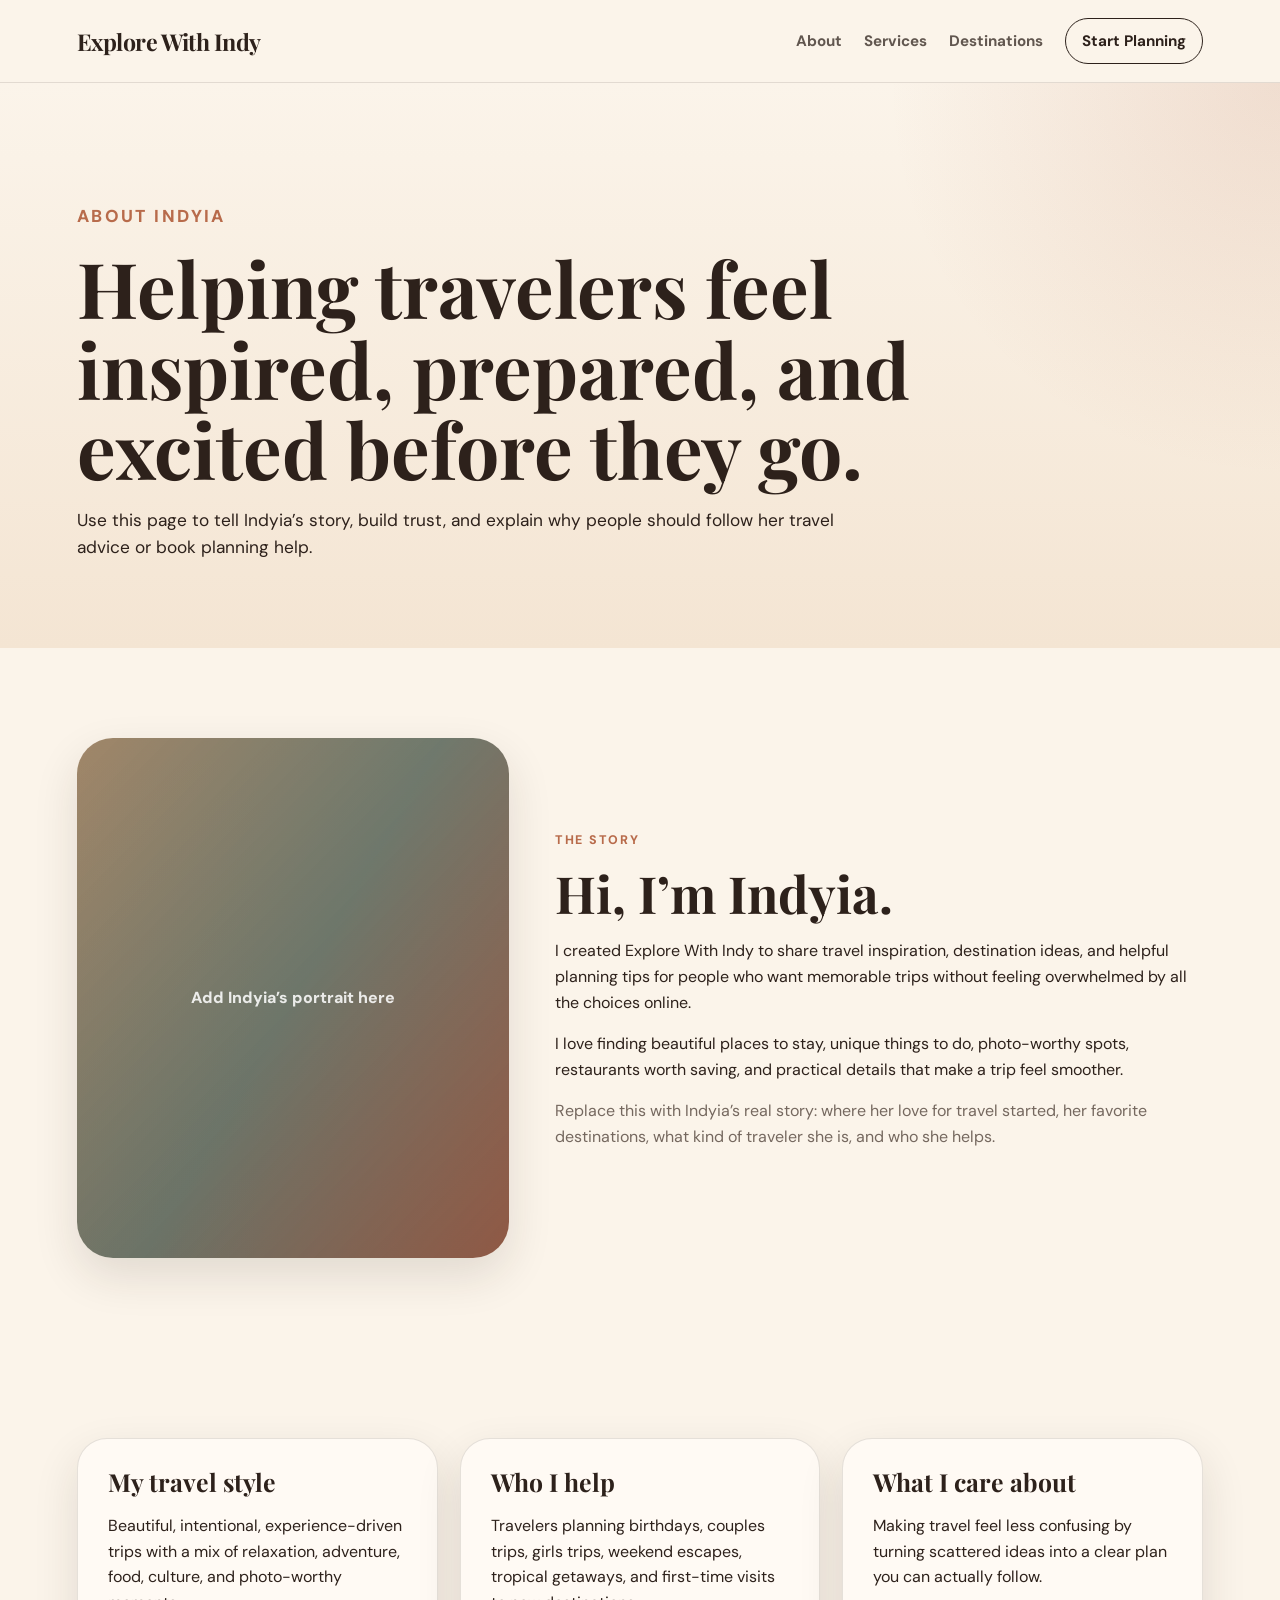
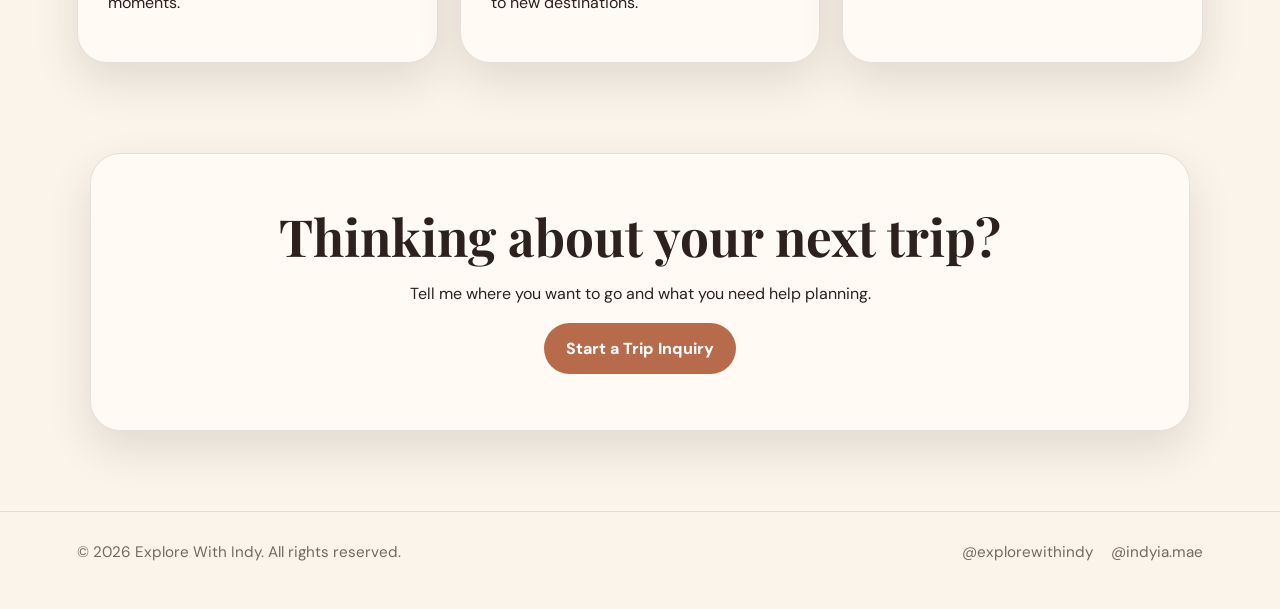
==== about.html @ 2e242e43 "Add files via upload" ====
<!DOCTYPE html>
<html lang="en">
<head>
  <meta charset="UTF-8" />
  <meta name="viewport" content="width=device-width, initial-scale=1.0" />
  <title>About Indyia | Explore With Indy</title>
  <meta name="description" content="Meet Indyia, the traveler behind Explore With Indy." />
  <link rel="preconnect" href="https://fonts.googleapis.com">
  <link rel="preconnect" href="https://fonts.gstatic.com" crossorigin>
  <link href="https://fonts.googleapis.com/css2?family=DM+Sans:wght@400;500;700&family=Playfair+Display:wght@600;700&display=swap" rel="stylesheet">
  <link rel="stylesheet" href="styles.css" />
</head>
<body>
  <header class="site-header">
    <a class="logo" href="index.html">Explore With Indy</a>
    <nav class="nav">
      <a href="about.html">About</a>
      <a href="services.html">Services</a>
      <a href="destinations.html">Destinations</a>
      <a href="contact.html" class="nav-button">Start Planning</a>
    </nav>
  </header>

  <main>
    <section class="page-hero">
      <p class="eyebrow">About Indyia</p>
      <h1>Helping travelers feel inspired, prepared, and excited before they go.</h1>
      <p>Use this page to tell Indyia’s story, build trust, and explain why people should follow her travel advice or book planning help.</p>
    </section>

    <section class="section about-layout">
      <div class="portrait-placeholder">
        <span>Add Indyia’s portrait here</span>
      </div>
      <div>
        <p class="eyebrow">The story</p>
        <h2>Hi, I’m Indyia.</h2>
        <p>I created Explore With Indy to share travel inspiration, destination ideas, and helpful planning tips for people who want memorable trips without feeling overwhelmed by all the choices online.</p>
        <p>I love finding beautiful places to stay, unique things to do, photo-worthy spots, restaurants worth saving, and practical details that make a trip feel smoother.</p>
        <p class="muted">Replace this with Indyia’s real story: where her love for travel started, her favorite destinations, what kind of traveler she is, and who she helps.</p>
      </div>
    </section>

    <section class="section">
      <div class="cards three">
        <article class="card">
          <h3>My travel style</h3>
          <p>Beautiful, intentional, experience-driven trips with a mix of relaxation, adventure, food, culture, and photo-worthy moments.</p>
        </article>
        <article class="card">
          <h3>Who I help</h3>
          <p>Travelers planning birthdays, couples trips, girls trips, weekend escapes, tropical getaways, and first-time visits to new destinations.</p>
        </article>
        <article class="card">
          <h3>What I care about</h3>
          <p>Making travel feel less confusing by turning scattered ideas into a clear plan you can actually follow.</p>
        </article>
      </div>
    </section>

    <section class="section cta-panel">
      <h2>Thinking about your next trip?</h2>
      <p>Tell me where you want to go and what you need help planning.</p>
      <a class="button primary" href="contact.html">Start a Trip Inquiry</a>
    </section>
  </main>

  <footer class="footer">
    <p>© 2026 Explore With Indy. All rights reserved.</p>
    <div>
      <a href="https://www.instagram.com/explorewithindy/">@explorewithindy</a>
      <a href="https://www.instagram.com/indyia.mae/">@indyia.mae</a>
    </div>
  </footer>
</body>
</html>
---- styles.css ----
/* Explore With Indy demo site
   Replace placeholder blocks with real photos later.
*/

:root {
  --cream: #fbf4ea;
  --sand: #ead7c0;
  --tan: #c49367;
  --terracotta: #b86b4b;
  --espresso: #2d211b;
  --muted: #75685f;
  --white: #fffaf4;
  --border: rgba(45, 33, 27, 0.12);
  --shadow: 0 18px 45px rgba(45, 33, 27, 0.12);
}

* {
  box-sizing: border-box;
}

html {
  scroll-behavior: smooth;
}

body {
  margin: 0;
  font-family: "DM Sans", system-ui, -apple-system, BlinkMacSystemFont, "Segoe UI", sans-serif;
  color: var(--espresso);
  background: var(--cream);
  line-height: 1.6;
}

a {
  color: inherit;
  text-decoration: none;
}

h1, h2, h3 {
  font-family: "Playfair Display", Georgia, serif;
  line-height: 1.05;
  margin: 0 0 18px;
}

h1 {
  font-size: clamp(3rem, 8vw, 6.6rem);
  max-width: 940px;
}

h2 {
  font-size: clamp(2rem, 4vw, 4rem);
}

h3 {
  font-size: 1.55rem;
}

p {
  margin: 0 0 16px;
}

.site-header {
  position: sticky;
  top: 0;
  z-index: 10;
  display: flex;
  align-items: center;
  justify-content: space-between;
  gap: 24px;
  padding: 18px 6vw;
  background: rgba(251, 244, 234, 0.9);
  backdrop-filter: blur(14px);
  border-bottom: 1px solid var(--border);
}

.logo {
  font-family: "Playfair Display", Georgia, serif;
  font-size: 1.45rem;
  font-weight: 700;
  letter-spacing: -0.02em;
}

.nav {
  display: flex;
  align-items: center;
  gap: 22px;
  font-size: 0.95rem;
  font-weight: 700;
}

.nav a {
  color: rgba(45, 33, 27, 0.75);
}

.nav a:hover {
  color: var(--espresso);
}

.nav-button {
  padding: 10px 16px;
  border: 1px solid var(--espresso);
  border-radius: 999px;
  color: var(--espresso) !important;
}

.hero {
  position: relative;
  min-height: 84vh;
  display: flex;
  align-items: flex-end;
  padding: 110px 6vw 80px;
  overflow: hidden;
}

.hero-home {
  background:
    radial-gradient(circle at 16% 20%, rgba(255, 250, 244, 0.75), transparent 24%),
    linear-gradient(135deg, rgba(45,33,27,0.2), rgba(45,33,27,0.55)),
    linear-gradient(120deg, #e5b97d 0%, #d47d61 35%, #799891 70%, #f5d7a1 100%);
}

.hero::after {
  content: "";
  position: absolute;
  inset: 12%;
  background-image:
    linear-gradient(rgba(255,255,255,0.12), rgba(255,255,255,0.12)),
    radial-gradient(circle at 80% 30%, rgba(255,255,255,0.35), transparent 12%),
    radial-gradient(circle at 20% 85%, rgba(255,255,255,0.22), transparent 15%);
  border-radius: 34px;
  transform: rotate(-2deg);
  opacity: 0.45;
}

.hero-overlay {
  position: absolute;
  inset: 0;
  background: linear-gradient(to top, rgba(45,33,27,0.58), rgba(45,33,27,0.08));
}

.hero-content {
  position: relative;
  z-index: 1;
  color: white;
  max-width: 1000px;
}

.hero-text {
  max-width: 650px;
  font-size: 1.2rem;
  color: rgba(255,255,255,0.9);
}

.eyebrow {
  text-transform: uppercase;
  letter-spacing: 0.14em;
  font-size: 0.78rem;
  font-weight: 800;
  color: var(--terracotta);
}

.hero .eyebrow {
  color: rgba(255,255,255,0.82);
}

.button-row {
  display: flex;
  flex-wrap: wrap;
  gap: 14px;
  margin-top: 28px;
}

.button {
  display: inline-flex;
  align-items: center;
  justify-content: center;
  min-height: 48px;
  padding: 13px 22px;
  border-radius: 999px;
  font-weight: 800;
  transition: transform 0.2s ease, box-shadow 0.2s ease;
}

.button:hover {
  transform: translateY(-2px);
  box-shadow: var(--shadow);
}

.button.primary {
  background: var(--terracotta);
  color: white;
}

.button.secondary {
  background: rgba(255, 250, 244, 0.78);
  color: var(--espresso);
  border: 1px solid rgba(45, 33, 27, 0.16);
}

.section {
  padding: 90px 6vw;
}

.section-heading {
  max-width: 760px;
  margin-bottom: 34px;
}

.intro-grid {
  display: grid;
  grid-template-columns: 0.85fr 1.15fr;
  gap: 48px;
  border-bottom: 1px solid var(--border);
}

.muted {
  color: var(--muted);
}

.cards {
  display: grid;
  gap: 22px;
}

.cards.three {
  grid-template-columns: repeat(3, minmax(0, 1fr));
}

.card,
.service-card,
.contact-form,
.contact-card,
.cta-panel {
  background: var(--white);
  border: 1px solid var(--border);
  border-radius: 30px;
  box-shadow: var(--shadow);
}

.card {
  padding: 30px;
}

.card-icon {
  display: inline-flex;
  font-size: 2rem;
  margin-bottom: 18px;
}

.split-feature {
  display: grid;
  grid-template-columns: 1fr 1fr;
  gap: 44px;
  align-items: center;
  background: #f4e5d3;
}

.image-tile,
.portrait-placeholder {
  min-height: 520px;
  border-radius: 36px;
  display: grid;
  place-items: center;
  color: rgba(255,255,255,0.86);
  font-weight: 800;
  text-align: center;
  padding: 30px;
  box-shadow: var(--shadow);
  background:
    linear-gradient(135deg, rgba(45,33,27,0.2), rgba(45,33,27,0.42)),
    linear-gradient(120deg, #bea07c, #8a9c8d, #d68163);
}

.feature-copy {
  max-width: 650px;
}

.check-list {
  list-style: none;
  padding: 0;
  margin: 22px 0 28px;
}

.check-list li {
  position: relative;
  padding-left: 30px;
  margin-bottom: 14px;
}

.check-list li::before {
  content: "✓";
  position: absolute;
  left: 0;
  top: 0;
  color: var(--terracotta);
  font-weight: 900;
}

.text-link {
  display: inline-block;
  color: var(--terracotta);
  font-weight: 900;
  margin-top: 8px;
}

.destination-grid {
  display: grid;
  grid-template-columns: repeat(4, minmax(0, 1fr));
  gap: 18px;
}

.destination-grid.full {
  grid-template-columns: repeat(3, minmax(0, 1fr));
}

.destination-card {
  min-height: 330px;
  border-radius: 30px;
  padding: 24px;
  display: flex;
  align-items: flex-end;
  color: white;
  overflow: hidden;
  box-shadow: var(--shadow);
  position: relative;
}

.destination-card::before {
  content: "";
  position: absolute;
  inset: 0;
  background: linear-gradient(to top, rgba(45,33,27,0.62), transparent);
}

.destination-card span {
  position: relative;
  font-family: "Playfair Display", Georgia, serif;
  font-size: 1.75rem;
  font-weight: 700;
}

.beach {
  background: linear-gradient(135deg, #e0b173, #6fa2a6);
}

.city {
  background: linear-gradient(135deg, #3f4d55, #c69065);
}

.europe {
  background: linear-gradient(135deg, #b46b5a, #e6c89f);
}

.luxury {
  background: linear-gradient(135deg, #2d211b, #b88d64);
}

.desert {
  background: linear-gradient(135deg, #c47f4d, #efcba0);
}

.island {
  background: linear-gradient(135deg, #5c918d, #eab872);
}

.cta-panel {
  max-width: 1100px;
  margin: 0 auto 80px;
  padding: 56px;
  text-align: center;
}

.cta-panel p {
  max-width: 680px;
  margin-left: auto;
  margin-right: auto;
}

.page-hero {
  padding: 120px 6vw 70px;
  background:
    radial-gradient(circle at top right, rgba(184,107,75,0.16), transparent 28%),
    linear-gradient(180deg, #fbf4ea, #f4e5d3);
}

.page-hero h1 {
  font-size: clamp(2.6rem, 6vw, 5.6rem);
}

.page-hero p {
  max-width: 760px;
  font-size: 1.08rem;
}

.about-layout,
.contact-layout,
.guide-copy {
  display: grid;
  grid-template-columns: 0.8fr 1.2fr;
  gap: 46px;
  align-items: center;
}

.service-list {
  display: grid;
  gap: 22px;
}

.service-card {
  padding: 32px;
  display: grid;
  grid-template-columns: 1fr auto;
  gap: 28px;
  align-items: center;
}

.service-card p {
  max-width: 800px;
}

.contact-form {
  padding: 30px;
  display: grid;
  gap: 18px;
}

.contact-form label {
  display: grid;
  gap: 7px;
  font-weight: 800;
}

input,
select,
textarea {
  width: 100%;
  border: 1px solid var(--border);
  background: #fffdf9;
  border-radius: 16px;
  padding: 14px 16px;
  font: inherit;
  color: var(--espresso);
}

textarea {
  resize: vertical;
}

.form-note {
  color: var(--terracotta);
  font-weight: 800;
}

.contact-card {
  padding: 34px;
  align-self: start;
}

.contact-card .text-link {
  display: block;
  margin-top: 14px;
}

.footer {
  display: flex;
  justify-content: space-between;
  gap: 18px;
  padding: 28px 6vw;
  border-top: 1px solid var(--border);
  color: var(--muted);
  font-size: 0.95rem;
}

.footer div {
  display: flex;
  gap: 18px;
  flex-wrap: wrap;
}

@media (max-width: 900px) {
  .site-header {
    align-items: flex-start;
    flex-direction: column;
  }

  .nav {
    width: 100%;
    overflow-x: auto;
    padding-bottom: 4px;
  }

  .intro-grid,
  .split-feature,
  .about-layout,
  .contact-layout,
  .guide-copy,
  .service-card {
    grid-template-columns: 1fr;
  }

  .cards.three,
  .destination-grid,
  .destination-grid.full {
    grid-template-columns: 1fr;
  }

  .hero {
    min-height: 78vh;
  }

  .section {
    padding: 70px 5vw;
  }

  .cta-panel {
    padding: 38px 24px;
  }

  .footer {
    flex-direction: column;
  }
}

@media (max-width: 560px) {
  h1 {
    font-size: clamp(2.6rem, 15vw, 4.2rem);
  }

  .nav {
    gap: 14px;
    font-size: 0.9rem;
  }

  .hero {
    padding-top: 86px;
  }

  .button {
    width: 100%;
  }

  .destination-card,
  .image-tile,
  .portrait-placeholder {
    min-height: 270px;
  }
}
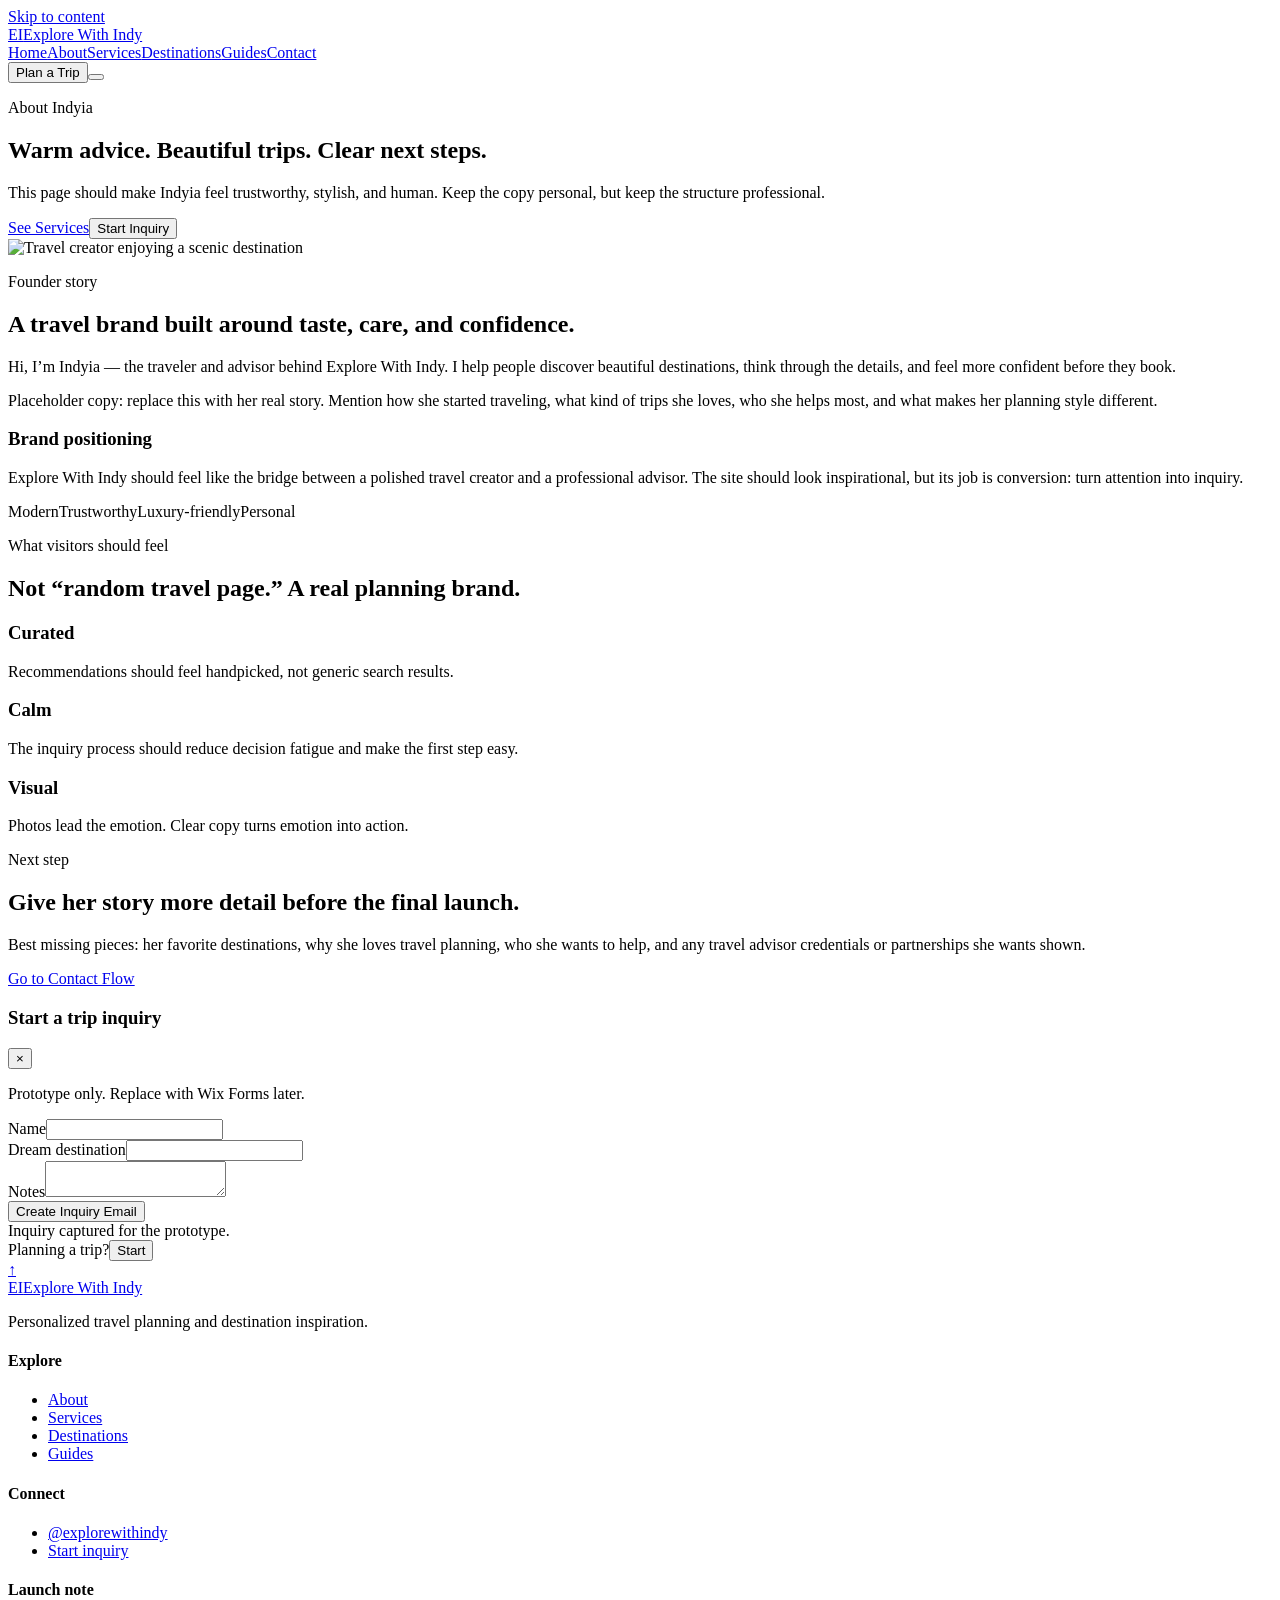
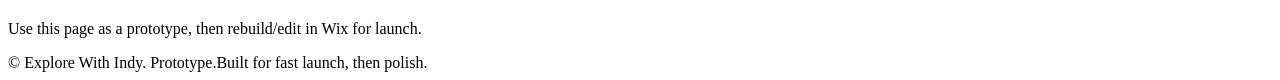
==== commit b61a130c: "Add files via upload" ====
--- a/about.html
+++ b/about.html
@@ -1,76 +1,22 @@
-<!DOCTYPE html>
+<!doctype html>
 <html lang="en">
 <head>
-  <meta charset="UTF-8" />
-  <meta name="viewport" content="width=device-width, initial-scale=1.0" />
+  <meta charset="utf-8"><meta name="viewport" content="width=device-width, initial-scale=1">
   <title>About Indyia | Explore With Indy</title>
-  <meta name="description" content="Meet Indyia, the traveler behind Explore With Indy." />
-  <link rel="preconnect" href="https://fonts.googleapis.com">
-  <link rel="preconnect" href="https://fonts.gstatic.com" crossorigin>
-  <link href="https://fonts.googleapis.com/css2?family=DM+Sans:wght@400;500;700&family=Playfair+Display:wght@600;700&display=swap" rel="stylesheet">
-  <link rel="stylesheet" href="styles.css" />
+  <meta name="description" content="Learn about Indyia, the travel advisor behind Explore With Indy, and the brand approach behind curated, personalized travel planning.">
+  <link rel="preconnect" href="https://fonts.googleapis.com"><link rel="preconnect" href="https://fonts.gstatic.com" crossorigin>
+  <link href="https://fonts.googleapis.com/css2?family=Inter:wght@400;600;700;800;900&family=Playfair+Display:wght@700;800;900&display=swap" rel="stylesheet"><link rel="stylesheet" href="assets/css/styles.css">
 </head>
 <body>
-  <header class="site-header">
-    <a class="logo" href="index.html">Explore With Indy</a>
-    <nav class="nav">
-      <a href="about.html">About</a>
-      <a href="services.html">Services</a>
-      <a href="destinations.html">Destinations</a>
-      <a href="contact.html" class="nav-button">Start Planning</a>
-    </nav>
-  </header>
-
-  <main>
-    <section class="page-hero">
-      <p class="eyebrow">About Indyia</p>
-      <h1>Helping travelers feel inspired, prepared, and excited before they go.</h1>
-      <p>Use this page to tell Indyia’s story, build trust, and explain why people should follow her travel advice or book planning help.</p>
-    </section>
-
-    <section class="section about-layout">
-      <div class="portrait-placeholder">
-        <span>Add Indyia’s portrait here</span>
-      </div>
-      <div>
-        <p class="eyebrow">The story</p>
-        <h2>Hi, I’m Indyia.</h2>
-        <p>I created Explore With Indy to share travel inspiration, destination ideas, and helpful planning tips for people who want memorable trips without feeling overwhelmed by all the choices online.</p>
-        <p>I love finding beautiful places to stay, unique things to do, photo-worthy spots, restaurants worth saving, and practical details that make a trip feel smoother.</p>
-        <p class="muted">Replace this with Indyia’s real story: where her love for travel started, her favorite destinations, what kind of traveler she is, and who she helps.</p>
-      </div>
-    </section>
-
-    <section class="section">
-      <div class="cards three">
-        <article class="card">
-          <h3>My travel style</h3>
-          <p>Beautiful, intentional, experience-driven trips with a mix of relaxation, adventure, food, culture, and photo-worthy moments.</p>
-        </article>
-        <article class="card">
-          <h3>Who I help</h3>
-          <p>Travelers planning birthdays, couples trips, girls trips, weekend escapes, tropical getaways, and first-time visits to new destinations.</p>
-        </article>
-        <article class="card">
-          <h3>What I care about</h3>
-          <p>Making travel feel less confusing by turning scattered ideas into a clear plan you can actually follow.</p>
-        </article>
-      </div>
-    </section>
-
-    <section class="section cta-panel">
-      <h2>Thinking about your next trip?</h2>
-      <p>Tell me where you want to go and what you need help planning.</p>
-      <a class="button primary" href="contact.html">Start a Trip Inquiry</a>
-    </section>
-  </main>
-
-  <footer class="footer">
-    <p>© 2026 Explore With Indy. All rights reserved.</p>
-    <div>
-      <a href="https://www.instagram.com/explorewithindy/">@explorewithindy</a>
-      <a href="https://www.instagram.com/indyia.mae/">@indyia.mae</a>
-    </div>
-  </footer>
-</body>
-</html>
+<a class="skip-link" href="#main">Skip to content</a><div class="scroll-progress" aria-hidden="true"></div>
+<header class="site-header"><div class="container nav"><a class="logo" href="index.html"><span class="logo-mark">EI</span><span>Explore With Indy</span></a><nav class="nav-links" aria-label="Main navigation"><a href="index.html">Home</a><a href="about.html">About</a><a href="services.html">Services</a><a href="destinations.html">Destinations</a><a href="guides.html">Guides</a><a href="contact.html">Contact</a></nav><div class="nav-actions"><button class="btn btn-primary" data-open-planner type="button">Plan a Trip</button><button class="nav-toggle" type="button" aria-label="Open menu" aria-expanded="false"><span></span></button></div></div></header>
+<main id="main">
+  <section class="page-hero"><div class="container page-hero-grid"><div data-reveal><p class="eyebrow">About Indyia</p><h1>Warm advice. Beautiful trips. Clear next steps.</h1><p class="lede">This page should make Indyia feel trustworthy, stylish, and human. Keep the copy personal, but keep the structure professional.</p><div class="hero-ctas"><a class="btn btn-primary" href="services.html">See Services</a><button class="btn btn-light" data-open-planner type="button">Start Inquiry</button></div></div><div class="page-hero-media" data-reveal><img class="smart-photo" data-local="assets/photos/about-hero.jpg" data-fallback="https://images.unsplash.com/photo-1518837695005-2083093ee35b?auto=format&fit=crop&w=1200&q=85" alt="Travel creator enjoying a scenic destination"></div></div></section>
+  <section class="section-tight"><div class="container split"><div data-reveal><p class="eyebrow">Founder story</p><h2>A travel brand built around taste, care, and confidence.</h2><p class="lede">Hi, I’m Indyia — the traveler and advisor behind Explore With Indy. I help people discover beautiful destinations, think through the details, and feel more confident before they book.</p><p class="muted">Placeholder copy: replace this with her real story. Mention how she started traveling, what kind of trips she loves, who she helps most, and what makes her planning style different.</p></div><div class="card section-card" data-reveal><h3>Brand positioning</h3><p>Explore With Indy should feel like the bridge between a polished travel creator and a professional advisor. The site should look inspirational, but its job is conversion: turn attention into inquiry.</p><div class="pill-row"><span class="pill">Modern</span><span class="pill">Trustworthy</span><span class="pill">Luxury-friendly</span><span class="pill">Personal</span></div></div></div></section>
+  <section class="section"><div class="container center" data-reveal><p class="eyebrow">What visitors should feel</p><h2>Not “random travel page.” A real planning brand.</h2></div><div class="container values-grid"><article class="card value-card" data-reveal><h3>Curated</h3><p>Recommendations should feel handpicked, not generic search results.</p></article><article class="card value-card" data-reveal><h3>Calm</h3><p>The inquiry process should reduce decision fatigue and make the first step easy.</p></article><article class="card value-card" data-reveal><h3>Visual</h3><p>Photos lead the emotion. Clear copy turns emotion into action.</p></article></div></section>
+  <section class="section-tight"><div class="container cta-panel" data-reveal><div class="cta-grid"><div><p class="eyebrow">Next step</p><h2>Give her story more detail before the final launch.</h2><p>Best missing pieces: her favorite destinations, why she loves travel planning, who she wants to help, and any travel advisor credentials or partnerships she wants shown.</p></div><a class="btn btn-light" href="contact.html">Go to Contact Flow</a></div></div></section>
+</main>
+<aside class="planner-drawer"><div class="drawer-backdrop"></div><div class="drawer-panel"><div class="drawer-head"><h3>Start a trip inquiry</h3><button class="round-btn" type="button" data-close-planner>×</button></div><p class="muted">Prototype only. Replace with Wix Forms later.</p><form data-static-form data-mailto="mailto:hello@explorewithindy.com"><div class="field"><label>Name</label><input name="name" required></div><div class="field"><label>Dream destination</label><input name="destination"></div><div class="field"><label>Notes</label><textarea name="message"></textarea></div><button class="btn btn-primary btn-full" type="submit">Create Inquiry Email</button><a class="btn btn-ghost btn-full mailto-generated" href="#" style="display:none;margin-top:.7rem">Open Draft Email</a></form><div class="success-message">Inquiry captured for the prototype.</div></div></aside>
+<div class="sticky-cta"><span>Planning a trip?</span><button class="btn btn-accent" data-open-planner type="button">Start</button></div><a class="round-btn back-top" href="#main">↑</a>
+<footer class="site-footer"><div class="container footer-grid"><div><a class="logo" href="index.html"><span class="logo-mark">EI</span><span>Explore With Indy</span></a><p style="margin-top:1rem">Personalized travel planning and destination inspiration.</p></div><div><h4>Explore</h4><ul class="footer-links"><li><a href="about.html">About</a></li><li><a href="services.html">Services</a></li><li><a href="destinations.html">Destinations</a></li><li><a href="guides.html">Guides</a></li></ul></div><div><h4>Connect</h4><ul class="footer-links"><li><a href="https://www.instagram.com/explorewithindy/" target="_blank" rel="noopener">@explorewithindy</a></li><li><a href="contact.html">Start inquiry</a></li></ul></div><div><h4>Launch note</h4><p>Use this page as a prototype, then rebuild/edit in Wix for launch.</p></div></div><div class="container footer-bottom"><span>© <span class="year"></span> Explore With Indy. Prototype.</span><span>Built for fast launch, then polish.</span></div></footer><script src="assets/js/main.js"></script>
+</body></html>
